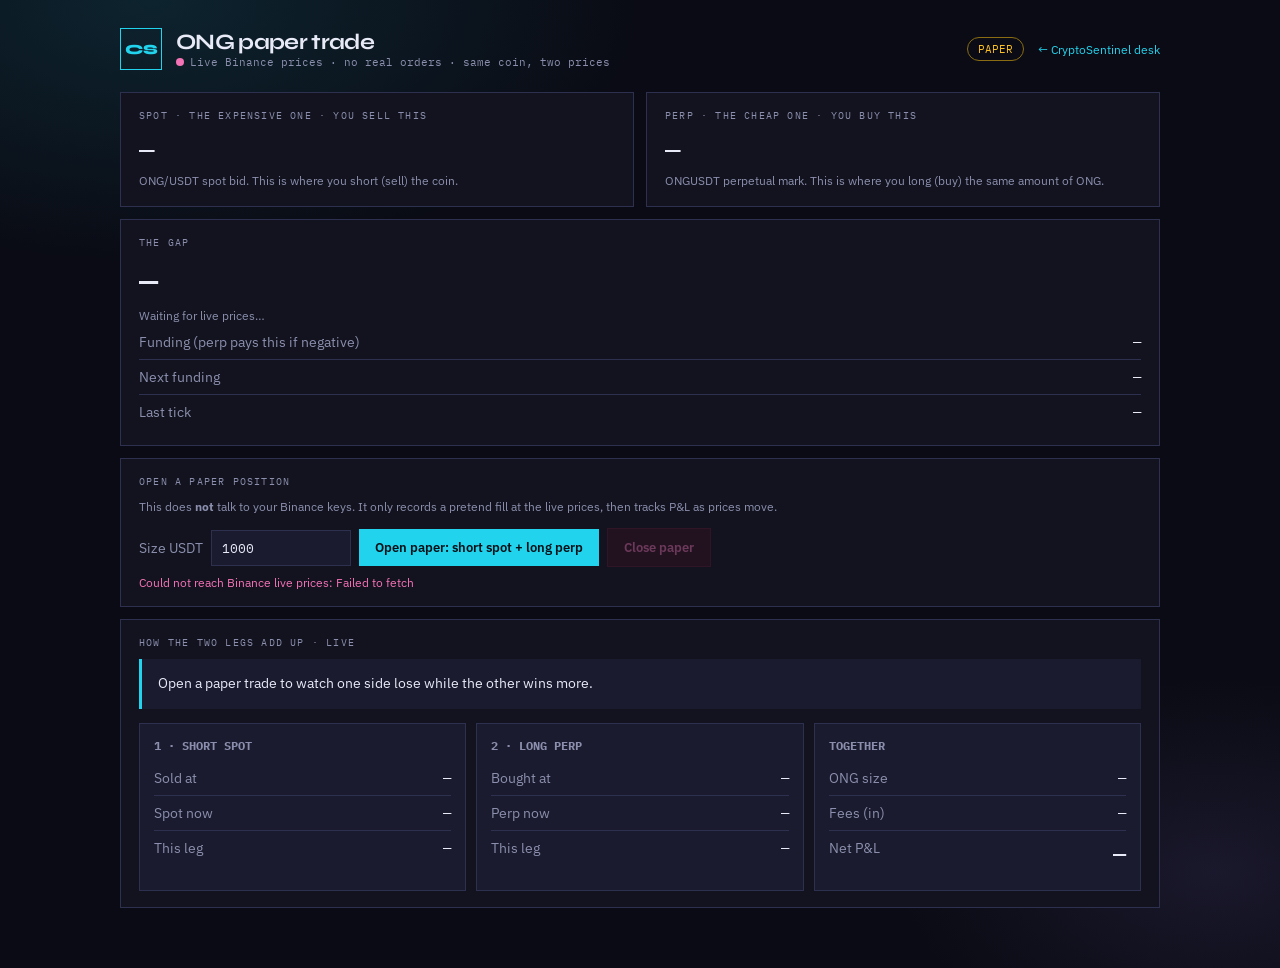
==== cryptosentinel/ong.html @ 0ffa1ec3 "Add CryptoSentinel drop-in: futures 500% pumps and ONG paper tab Static desk files copied from the l" ====
<!DOCTYPE html>
<html lang="en" data-theme="dark">
<head>
  <meta charset="UTF-8">
  <meta name="viewport" content="width=device-width, initial-scale=1">
  <title>ONG paper desk · CryptoSentinel</title>
  <link rel="preconnect" href="https://fonts.googleapis.com">
  <link href="https://fonts.googleapis.com/css2?family=IBM+Plex+Mono:wght@400;500&family=IBM+Plex+Sans:wght@400;500;600;700&family=Syne:wght@600;700;800&display=swap" rel="stylesheet">
  <style>
    :root {
      --ink: #0a0b14;
      --panel: #12131f;
      --panel2: #1a1b2e;
      --line: #2e3050;
      --text: #e8eaf8;
      --mute: #8b8fad;
      --accent: #22d3ee;
      --accent-2: #a78bfa;
      --mint: #34d399;
      --rose: #f472b6;
      --font: "IBM Plex Sans", sans-serif;
      --display: "Syne", sans-serif;
      --mono: "IBM Plex Mono", monospace;
    }
    * { box-sizing: border-box; margin: 0; padding: 0; }
    html, body { min-height: 100%; }
    body {
      font-family: var(--font);
      background:
        radial-gradient(ellipse 70% 50% at 12% 0%, rgba(34,211,238,.12), transparent 55%),
        radial-gradient(ellipse 50% 40% at 95% 90%, rgba(167,139,250,.1), transparent 50%),
        var(--ink);
      color: var(--text);
      font-size: 14px;
    }
    .wrap { max-width: 1080px; margin: 0 auto; padding: 28px 20px 60px; }
    header { display: flex; align-items: center; gap: 14px; margin-bottom: 22px; flex-wrap: wrap; }
    .mark {
      width: 42px; height: 42px; border: 1.5px solid var(--accent);
      display: grid; place-items: center; font-family: var(--display); font-weight: 800; color: var(--accent);
    }
    h1 { font-family: var(--display); font-size: 22px; letter-spacing: -0.03em; }
    .sub { color: var(--mute); font-family: var(--mono); font-size: 11px; }
    .badge {
      margin-left: auto; font-family: var(--mono); font-size: 11px;
      border: 1px solid #8a6d12; color: #fbbf24; padding: 4px 10px; border-radius: 99px;
    }
    a.back { color: var(--accent); text-decoration: none; font-size: 12px; }
    .grid { display: grid; grid-template-columns: 1fr 1fr; gap: 12px; }
    @media (max-width: 820px) { .grid { grid-template-columns: 1fr; } }
    .cell {
      background: var(--panel); border: 1px solid var(--line); padding: 16px 18px;
    }
    .span2 { grid-column: 1 / -1; }
    .cell-label {
      font-family: var(--mono); font-size: 10px; letter-spacing: .12em;
      text-transform: uppercase; color: var(--mute); margin-bottom: 10px;
    }
    .px { font-family: var(--mono); font-size: 26px; font-weight: 500; }
    .hint { color: var(--mute); font-size: 12px; margin-top: 6px; line-height: 1.5; }
    .row { display: flex; justify-content: space-between; gap: 12px; padding: 8px 0; border-bottom: 1px solid var(--line); }
    .row:last-child { border-bottom: 0; }
    .k { color: var(--mute); }
    .v { font-family: var(--mono); }
    .profit { color: var(--mint); }
    .loss { color: var(--rose); }
    .big { font-family: var(--mono); font-size: 32px; font-weight: 500; }
    .btn {
      border: 0; cursor: pointer; font-family: var(--font); font-weight: 600;
      padding: 10px 16px; font-size: 13px;
    }
    .btn-primary { background: var(--accent); color: #041016; }
    .btn-ghost { background: transparent; color: var(--text); border: 1px solid var(--line); }
    .btn-danger { background: #3b1220; color: var(--rose); border: 1px solid #5b1a30; }
    .btn:disabled { opacity: .4; cursor: not-allowed; }
    input[type=number] {
      background: var(--panel2); border: 1px solid var(--line); color: var(--text);
      font-family: var(--mono); padding: 8px 10px; width: 140px;
    }
    .actions { display: flex; gap: 8px; align-items: center; flex-wrap: wrap; margin-top: 12px; }
    .explain {
      background: var(--panel2); border-left: 3px solid var(--accent); padding: 14px 16px;
      line-height: 1.55; font-size: 14px;
    }
    .explain b { color: var(--accent); }
    .legs { display: grid; grid-template-columns: 1fr 1fr 1fr; gap: 10px; }
    @media (max-width: 820px) { .legs { grid-template-columns: 1fr; } }
    .leg { background: var(--panel2); border: 1px solid var(--line); padding: 14px; }
    .leg h3 { font-size: 12px; color: var(--mute); font-family: var(--mono); margin-bottom: 8px; }
    .live-dot { width: 8px; height: 8px; border-radius: 50%; background: var(--rose); display: inline-block; margin-right: 6px; }
    .live-dot.on { background: var(--mint); box-shadow: 0 0 8px var(--mint); }
    .err { color: var(--rose); font-size: 12px; margin-top: 8px; }
  </style>
</head>
<body>
  <div class="wrap">
    <header>
      <div class="mark">CS</div>
      <div>
        <h1>ONG paper trade</h1>
        <div class="sub"><span class="live-dot" id="dot"></span>Live Binance prices · no real orders · same coin, two prices</div>
      </div>
      <span class="badge">PAPER</span>
      <a class="back" href="/">← CryptoSentinel desk</a>
    </header>

    <div class="grid">
      <div class="cell">
        <div class="cell-label">Spot · the expensive one · you SELL this</div>
        <div class="px" id="spot-px">—</div>
        <div class="hint">ONG/USDT spot bid. This is where you short (sell) the coin.</div>
      </div>
      <div class="cell">
        <div class="cell-label">Perp · the cheap one · you BUY this</div>
        <div class="px" id="perp-px">—</div>
        <div class="hint">ONGUSDT perpetual mark. This is where you long (buy) the same amount of ONG.</div>
      </div>

      <div class="cell span2">
        <div class="cell-label">The gap</div>
        <div class="big" id="gap">—</div>
        <div class="hint" id="gap-hint">Waiting for live prices…</div>
        <div class="row"><span class="k">Funding (perp pays this if negative)</span><span class="v" id="fund">—</span></div>
        <div class="row"><span class="k">Next funding</span><span class="v" id="next-fund">—</span></div>
        <div class="row"><span class="k">Last tick</span><span class="v" id="tick">—</span></div>
      </div>

      <div class="cell span2">
        <div class="cell-label">Open a paper position</div>
        <div class="hint">This does <b>not</b> talk to your Binance keys. It only records a pretend fill at the live prices, then tracks P&amp;L as prices move.</div>
        <div class="actions">
          <label class="k">Size USDT</label>
          <input id="size" type="number" value="1000" min="50" step="50">
          <button class="btn btn-primary" id="btn-open">Open paper: short spot + long perp</button>
          <button class="btn btn-danger" id="btn-close" disabled>Close paper</button>
        </div>
        <div class="err hidden" id="err"></div>
      </div>

      <div class="cell span2">
        <div class="cell-label">How the two legs add up · live</div>
        <div class="explain" id="explain">Open a paper trade to watch one side lose while the other wins more.</div>
        <div class="legs" style="margin-top:14px">
          <div class="leg">
            <h3>1 · SHORT SPOT</h3>
            <div class="row"><span class="k">Sold at</span><span class="v" id="s-entry">—</span></div>
            <div class="row"><span class="k">Spot now</span><span class="v" id="s-now">—</span></div>
            <div class="row"><span class="k">This leg</span><span class="v" id="s-pnl">—</span></div>
          </div>
          <div class="leg">
            <h3>2 · LONG PERP</h3>
            <div class="row"><span class="k">Bought at</span><span class="v" id="p-entry">—</span></div>
            <div class="row"><span class="k">Perp now</span><span class="v" id="p-now">—</span></div>
            <div class="row"><span class="k">This leg</span><span class="v" id="p-pnl">—</span></div>
          </div>
          <div class="leg">
            <h3>TOGETHER</h3>
            <div class="row"><span class="k">ONG size</span><span class="v" id="qty">—</span></div>
            <div class="row"><span class="k">Fees (in)</span><span class="v" id="fees">—</span></div>
            <div class="row"><span class="k">Net P&amp;L</span><span class="v big" style="font-size:22px" id="net">—</span></div>
          </div>
        </div>
      </div>
    </div>
  </div>

<script>
const SPOT_FEE = 0.001, PERP_FEE = 0.0005;
const SPOT_URL = "https://data-api.binance.vision/api/v3/ticker/bookTicker?symbol=ONGUSDT";
const PERP_URL = "https://www.binance.com/fapi/v1/premiumIndex?symbol=ONGUSDT";
const PERP_BOOK = "https://www.binance.com/fapi/v1/ticker/bookTicker?symbol=ONGUSDT";

let spot = null, perp = null, book = null, pos = null;

const $ = (id) => document.getElementById(id);
function fmt(n, d = 5) {
  if (n == null || Number.isNaN(n)) return "—";
  return Number(n).toLocaleString(undefined, { minimumFractionDigits: d, maximumFractionDigits: d });
}
function usd(n) {
  if (n == null || Number.isNaN(n)) return "—";
  const s = (n >= 0 ? "+" : "") + n.toFixed(2);
  return s;
}
function setPnL(el, n) {
  el.textContent = n == null ? "—" : usd(n) + " USDT";
  el.className = "v " + (n > 0.005 ? "profit" : n < -0.005 ? "loss" : "");
}
function showErr(msg) {
  const el = $("err");
  if (!msg) { el.classList.add("hidden"); el.textContent = ""; return; }
  el.textContent = msg; el.classList.remove("hidden");
}

async function tick() {
  try {
    const [s, p, b] = await Promise.all([
      fetch(SPOT_URL).then((r) => r.json()),
      fetch(PERP_URL).then((r) => r.json()),
      fetch(PERP_BOOK).then((r) => r.json()),
    ]);
    spot = s; perp = p; book = b;
    $("dot").classList.add("on");
    showErr("");
    render();
  } catch (e) {
    $("dot").classList.remove("on");
    showErr("Could not reach Binance live prices: " + e.message);
  }
}

function prices() {
  const spotBid = Number(spot?.bidPrice);
  const spotAsk = Number(spot?.askPrice);
  const perpAsk = Number(book?.askPrice);
  const perpBid = Number(book?.bidPrice);
  const mark = Number(perp?.markPrice);
  const fund = Number(perp?.lastFundingRate);
  return { spotBid, spotAsk, perpAsk, perpBid, mark, fund };
}

function render() {
  if (!spot || !perp || !book) return;
  const { spotBid, spotAsk, perpAsk, mark, fund } = prices();
  $("spot-px").textContent = "$" + fmt(spotBid, 5);
  $("perp-px").textContent = "$" + fmt(mark, 5);
  const gap = spotBid / perpAsk - 1;
  $("gap").textContent = (gap * 100).toFixed(2) + "%";
  $("gap").className = "big " + (gap > 0 ? "profit" : "loss");
  $("gap-hint").textContent = gap > 0
    ? "Spot is higher than the perp. Paper trade = sell high (spot) and buy low (perp), same ONG amount."
    : "No long-basis gap right now (spot is not above perp). You can still open to see how the two legs move.";
  $("fund").textContent = (fund * 100).toFixed(3) + "%" + (fund < 0 ? "  · longs GET paid" : "  · longs PAY");
  const next = new Date(Number(perp.nextFundingTime));
  $("next-fund").textContent = next.toISOString().replace("T", " ").slice(0, 16) + " UTC";
  $("tick").textContent = new Date().toISOString().replace("T", " ").slice(0, 19) + " UTC";

  if (!pos) {
    $("s-entry").textContent = $("p-entry").textContent = $("qty").textContent = $("fees").textContent = "—";
    $("s-now").textContent = fmt(spotBid, 5);
    $("p-now").textContent = fmt(mark, 5);
    setPnL($("s-pnl"), null); setPnL($("p-pnl"), null); setPnL($("net"), null);
    $("net").className = "v big";
    $("explain").innerHTML = "Prices are live. Click <b>Open paper</b> to freeze an entry: short at the spot bid, long at the perp ask, same number of ONG.";
    return;
  }

  const qty = pos.qty;
  const spotNow = spotAsk; // cover the short at the ask
  const perpNow = mark;
  const shortPnl = (pos.spotEntry - spotNow) * qty;
  const longPnl = (perpNow - pos.perpEntry) * qty;
  const holdFees = pos.openFee; // close fees shown on close
  const net = shortPnl + longPnl - holdFees;

  $("s-entry").textContent = fmt(pos.spotEntry, 5);
  $("p-entry").textContent = fmt(pos.perpEntry, 5);
  $("s-now").textContent = fmt(spotNow, 5);
  $("p-now").textContent = fmt(perpNow, 5);
  $("qty").textContent = fmt(qty, 2) + " ONG";
  $("fees").textContent = usd(-holdFees) + " (open)";
  setPnL($("s-pnl"), shortPnl);
  setPnL($("p-pnl"), longPnl);
  setPnL($("net"), net);
  $("net").classList.add("big");

  const shortTxt = shortPnl >= 0
    ? `the short is <b class="profit">up ${usd(shortPnl)}</b> because spot fell from ${fmt(pos.spotEntry)} to ${fmt(spotNow)}`
    : `the short is <b class="loss">down ${usd(shortPnl)}</b> because spot rose from ${fmt(pos.spotEntry)} to ${fmt(spotNow)}`;
  const longTxt = longPnl >= 0
    ? `the long is <b class="profit">up ${usd(longPnl)}</b> because perp rose from ${fmt(pos.perpEntry)} to ${fmt(perpNow)}`
    : `the long is <b class="loss">down ${usd(longPnl)}</b> because perp fell from ${fmt(pos.perpEntry)} to ${fmt(perpNow)}`;

  $("explain").innerHTML =
    `You sold ${fmt(qty, 1)} ONG at <b>${fmt(pos.spotEntry)}</b> and bought the same ${fmt(qty, 1)} ONG at <b>${fmt(pos.perpEntry)}</b>. ` +
    `Right now ${shortTxt}, and ${longTxt}. ` +
    `Together that is <b class="${net>=0?"profit":"loss"}">${usd(net)} USDT</b> after open fees. ` +
    `One leg can be red. The 9% is not “both win” — it is “the winner is bigger than the loser” because you sold higher than you bought.`;
}

function openPaper() {
  if (!spot || !book) return showErr("Wait for live prices first.");
  const { spotBid, perpAsk } = prices();
  const usdSize = Math.max(50, Number($("size").value) || 1000);
  const qty = usdSize / perpAsk;
  const openFee = usdSize * SPOT_FEE + usdSize * PERP_FEE;
  pos = {
    qty, usdSize,
    spotEntry: spotBid,
    perpEntry: perpAsk,
    openFee,
    t: Date.now(),
  };
  $("btn-open").disabled = true;
  $("btn-close").disabled = false;
  render();
}

function closePaper() {
  pos = null;
  $("btn-open").disabled = false;
  $("btn-close").disabled = true;
  render();
}

$("btn-open").onclick = openPaper;
$("btn-close").onclick = closePaper;
tick();
setInterval(tick, 2000);
</script>
</body>
</html>
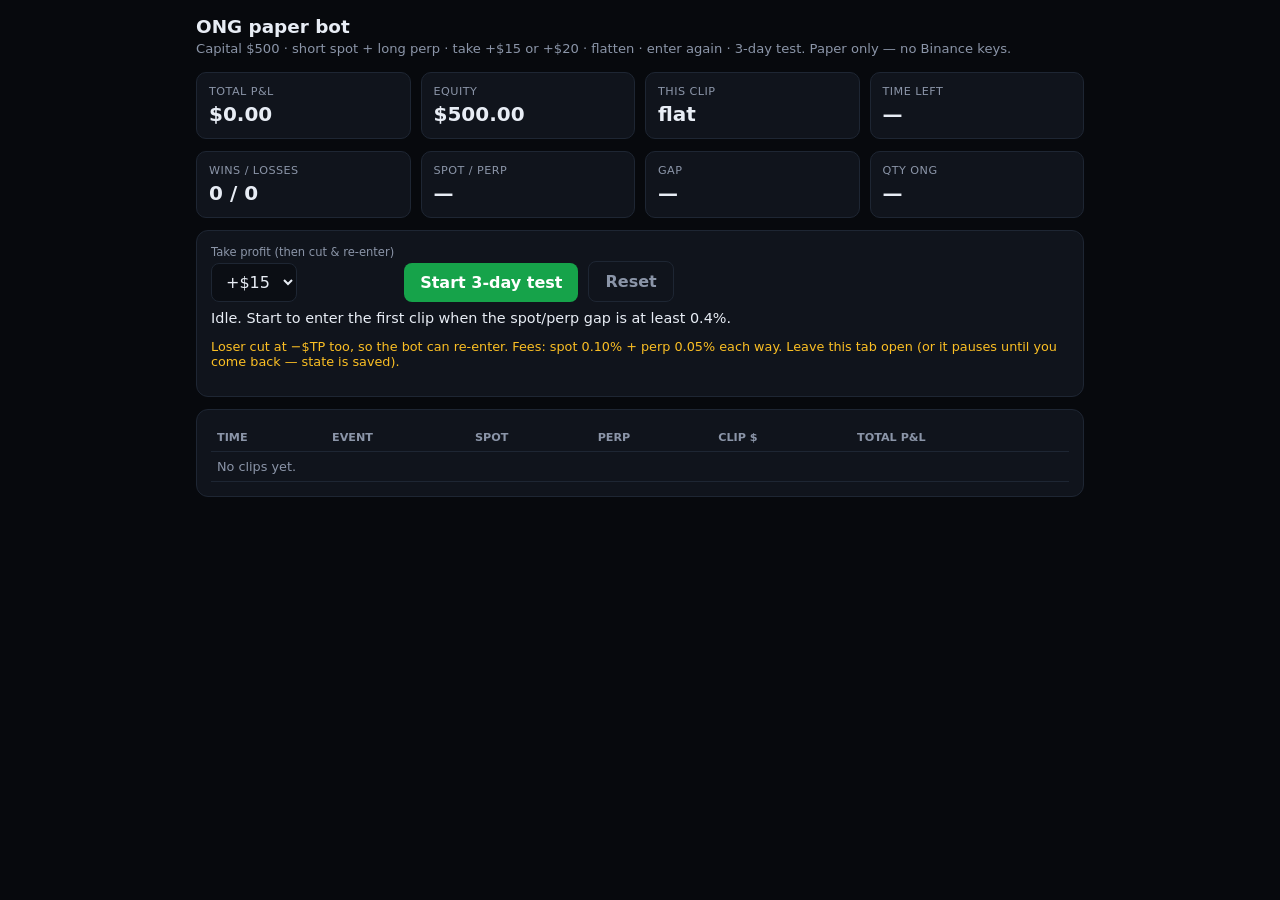
==== commit 7c6e68d7: "Add ONG $500 paper bot with 3-day TP recycle Paper hedge: short spot / long perp, take +$15 or +$20 " ====
--- a/cryptosentinel/ong.html
+++ b/cryptosentinel/ong.html
@@ -1,312 +1,329 @@
 <!DOCTYPE html>
-<html lang="en" data-theme="dark">
+<html lang="en">
 <head>
-  <meta charset="UTF-8">
-  <meta name="viewport" content="width=device-width, initial-scale=1">
-  <title>ONG paper desk · CryptoSentinel</title>
-  <link rel="preconnect" href="https://fonts.googleapis.com">
-  <link href="https://fonts.googleapis.com/css2?family=IBM+Plex+Mono:wght@400;500&family=IBM+Plex+Sans:wght@400;500;600;700&family=Syne:wght@600;700;800&display=swap" rel="stylesheet">
+  <meta charset="UTF-8" />
+  <meta name="viewport" content="width=device-width, initial-scale=1" />
+  <title>ONG bot · $500 · 3-day test</title>
   <style>
     :root {
-      --ink: #0a0b14;
-      --panel: #12131f;
-      --panel2: #1a1b2e;
-      --line: #2e3050;
-      --text: #e8eaf8;
-      --mute: #8b8fad;
-      --accent: #22d3ee;
-      --accent-2: #a78bfa;
-      --mint: #34d399;
-      --rose: #f472b6;
-      --font: "IBM Plex Sans", sans-serif;
-      --display: "Syne", sans-serif;
-      --mono: "IBM Plex Mono", monospace;
-    }
-    * { box-sizing: border-box; margin: 0; padding: 0; }
-    html, body { min-height: 100%; }
-    body {
-      font-family: var(--font);
-      background:
-        radial-gradient(ellipse 70% 50% at 12% 0%, rgba(34,211,238,.12), transparent 55%),
-        radial-gradient(ellipse 50% 40% at 95% 90%, rgba(167,139,250,.1), transparent 50%),
-        var(--ink);
-      color: var(--text);
-      font-size: 14px;
-    }
-    .wrap { max-width: 1080px; margin: 0 auto; padding: 28px 20px 60px; }
-    header { display: flex; align-items: center; gap: 14px; margin-bottom: 22px; flex-wrap: wrap; }
-    .mark {
-      width: 42px; height: 42px; border: 1.5px solid var(--accent);
-      display: grid; place-items: center; font-family: var(--display); font-weight: 800; color: var(--accent);
-    }
-    h1 { font-family: var(--display); font-size: 22px; letter-spacing: -0.03em; }
-    .sub { color: var(--mute); font-family: var(--mono); font-size: 11px; }
-    .badge {
-      margin-left: auto; font-family: var(--mono); font-size: 11px;
-      border: 1px solid #8a6d12; color: #fbbf24; padding: 4px 10px; border-radius: 99px;
-    }
-    a.back { color: var(--accent); text-decoration: none; font-size: 12px; }
-    .grid { display: grid; grid-template-columns: 1fr 1fr; gap: 12px; }
-    @media (max-width: 820px) { .grid { grid-template-columns: 1fr; } }
-    .cell {
-      background: var(--panel); border: 1px solid var(--line); padding: 16px 18px;
-    }
-    .span2 { grid-column: 1 / -1; }
-    .cell-label {
-      font-family: var(--mono); font-size: 10px; letter-spacing: .12em;
-      text-transform: uppercase; color: var(--mute); margin-bottom: 10px;
-    }
-    .px { font-family: var(--mono); font-size: 26px; font-weight: 500; }
-    .hint { color: var(--mute); font-size: 12px; margin-top: 6px; line-height: 1.5; }
-    .row { display: flex; justify-content: space-between; gap: 12px; padding: 8px 0; border-bottom: 1px solid var(--line); }
-    .row:last-child { border-bottom: 0; }
-    .k { color: var(--mute); }
-    .v { font-family: var(--mono); }
-    .profit { color: var(--mint); }
-    .loss { color: var(--rose); }
-    .big { font-family: var(--mono); font-size: 32px; font-weight: 500; }
-    .btn {
-      border: 0; cursor: pointer; font-family: var(--font); font-weight: 600;
-      padding: 10px 16px; font-size: 13px;
-    }
-    .btn-primary { background: var(--accent); color: #041016; }
-    .btn-ghost { background: transparent; color: var(--text); border: 1px solid var(--line); }
-    .btn-danger { background: #3b1220; color: var(--rose); border: 1px solid #5b1a30; }
-    .btn:disabled { opacity: .4; cursor: not-allowed; }
-    input[type=number] {
-      background: var(--panel2); border: 1px solid var(--line); color: var(--text);
-      font-family: var(--mono); padding: 8px 10px; width: 140px;
-    }
-    .actions { display: flex; gap: 8px; align-items: center; flex-wrap: wrap; margin-top: 12px; }
-    .explain {
-      background: var(--panel2); border-left: 3px solid var(--accent); padding: 14px 16px;
-      line-height: 1.55; font-size: 14px;
-    }
-    .explain b { color: var(--accent); }
-    .legs { display: grid; grid-template-columns: 1fr 1fr 1fr; gap: 10px; }
-    @media (max-width: 820px) { .legs { grid-template-columns: 1fr; } }
-    .leg { background: var(--panel2); border: 1px solid var(--line); padding: 14px; }
-    .leg h3 { font-size: 12px; color: var(--mute); font-family: var(--mono); margin-bottom: 8px; }
-    .live-dot { width: 8px; height: 8px; border-radius: 50%; background: var(--rose); display: inline-block; margin-right: 6px; }
-    .live-dot.on { background: var(--mint); box-shadow: 0 0 8px var(--mint); }
-    .err { color: var(--rose); font-size: 12px; margin-top: 8px; }
+      --bg: #07090d; --panel: #10141c; --line: #1e2633;
+      --text: #e8edf5; --muted: #8b95a8; --green: #22c55e; --red: #f43f5e; --gold: #fbbf24;
+    }
+    * { box-sizing: border-box; }
+    body { margin: 0; font-family: Inter, system-ui, sans-serif; background: var(--bg); color: var(--text); }
+    .wrap { max-width: 920px; margin: 0 auto; padding: 16px; }
+    h1 { font-size: 1.15rem; margin: 0 0 4px; }
+    .sub { color: var(--muted); font-size: 0.82rem; margin: 0 0 16px; }
+    .grid { display: grid; grid-template-columns: repeat(4, 1fr); gap: 10px; margin-bottom: 12px; }
+    .kpi { background: var(--panel); border: 1px solid var(--line); border-radius: 10px; padding: 12px; }
+    .kpi .l { color: var(--muted); font-size: 0.7rem; text-transform: uppercase; letter-spacing: .04em; }
+    .kpi .v { font-size: 1.25rem; font-weight: 800; font-variant-numeric: tabular-nums; margin-top: 4px; }
+    .pnl-pos { color: var(--green); }
+    .pnl-neg { color: var(--red); }
+    .card { background: var(--panel); border: 1px solid var(--line); border-radius: 12px; padding: 14px; margin-bottom: 12px; }
+    .row { display: flex; gap: 10px; flex-wrap: wrap; align-items: end; }
+    label { display: block; font-size: 0.72rem; color: var(--muted); margin-bottom: 4px; }
+    select, button { font: inherit; }
+    select { background: #0b0e14; color: var(--text); border: 1px solid var(--line); border-radius: 8px; padding: 8px 10px; }
+    button {
+      border: 0; border-radius: 8px; padding: 10px 16px; font-weight: 700; cursor: pointer;
+    }
+    .go { background: #16a34a; color: #fff; }
+    .stop { background: #b91c1c; color: #fff; }
+    .ghost { background: transparent; color: var(--muted); border: 1px solid var(--line); }
+    .status { font-size: 0.9rem; margin: 8px 0 0; }
+    table { width: 100%; border-collapse: collapse; font-size: 0.8rem; }
+    th, td { text-align: left; padding: 7px 6px; border-bottom: 1px solid var(--line); font-variant-numeric: tabular-nums; }
+    th { color: var(--muted); font-size: 0.7rem; text-transform: uppercase; }
+    .mono { font-family: ui-monospace, monospace; }
+    .warn { color: var(--gold); font-size: 0.8rem; }
+    @media (max-width: 720px) { .grid { grid-template-columns: 1fr 1fr; } }
   </style>
 </head>
 <body>
   <div class="wrap">
-    <header>
-      <div class="mark">CS</div>
-      <div>
-        <h1>ONG paper trade</h1>
-        <div class="sub"><span class="live-dot" id="dot"></span>Live Binance prices · no real orders · same coin, two prices</div>
+    <h1>ONG paper bot</h1>
+    <p class="sub">Capital $500 · short spot + long perp · take +$15 or +$20 · flatten · enter again · 3-day test. Paper only — no Binance keys.</p>
+
+    <div class="grid">
+      <div class="kpi"><div class="l">Total P&amp;L</div><div class="v" id="totalPnl">$0.00</div></div>
+      <div class="kpi"><div class="l">Equity</div><div class="v" id="equity">$500.00</div></div>
+      <div class="kpi"><div class="l">This clip</div><div class="v" id="clipPnl">—</div></div>
+      <div class="kpi"><div class="l">Time left</div><div class="v" id="timeLeft">3d 00:00</div></div>
+    </div>
+    <div class="grid">
+      <div class="kpi"><div class="l">Wins / losses</div><div class="v" id="wl">0 / 0</div></div>
+      <div class="kpi"><div class="l">Spot / perp</div><div class="v" id="px">—</div></div>
+      <div class="kpi"><div class="l">Gap</div><div class="v" id="gap">—</div></div>
+      <div class="kpi"><div class="l">Qty ONG</div><div class="v" id="qty">—</div></div>
+    </div>
+
+    <div class="card">
+      <div class="row">
+        <div>
+          <label>Take profit (then cut &amp; re-enter)</label>
+          <select id="tpSel">
+            <option value="15" selected>+$15</option>
+            <option value="20">+$20</option>
+          </select>
+        </div>
+        <button class="go" id="startBtn" type="button">Start 3-day test</button>
+        <button class="stop" id="stopBtn" type="button" hidden>Stop now</button>
+        <button class="ghost" id="resetBtn" type="button">Reset</button>
       </div>
-      <span class="badge">PAPER</span>
-      <a class="back" href="/">← CryptoSentinel desk</a>
-    </header>
-
-    <div class="grid">
-      <div class="cell">
-        <div class="cell-label">Spot · the expensive one · you SELL this</div>
-        <div class="px" id="spot-px">—</div>
-        <div class="hint">ONG/USDT spot bid. This is where you short (sell) the coin.</div>
-      </div>
-      <div class="cell">
-        <div class="cell-label">Perp · the cheap one · you BUY this</div>
-        <div class="px" id="perp-px">—</div>
-        <div class="hint">ONGUSDT perpetual mark. This is where you long (buy) the same amount of ONG.</div>
-      </div>
-
-      <div class="cell span2">
-        <div class="cell-label">The gap</div>
-        <div class="big" id="gap">—</div>
-        <div class="hint" id="gap-hint">Waiting for live prices…</div>
-        <div class="row"><span class="k">Funding (perp pays this if negative)</span><span class="v" id="fund">—</span></div>
-        <div class="row"><span class="k">Next funding</span><span class="v" id="next-fund">—</span></div>
-        <div class="row"><span class="k">Last tick</span><span class="v" id="tick">—</span></div>
-      </div>
-
-      <div class="cell span2">
-        <div class="cell-label">Open a paper position</div>
-        <div class="hint">This does <b>not</b> talk to your Binance keys. It only records a pretend fill at the live prices, then tracks P&amp;L as prices move.</div>
-        <div class="actions">
-          <label class="k">Size USDT</label>
-          <input id="size" type="number" value="1000" min="50" step="50">
-          <button class="btn btn-primary" id="btn-open">Open paper: short spot + long perp</button>
-          <button class="btn btn-danger" id="btn-close" disabled>Close paper</button>
-        </div>
-        <div class="err hidden" id="err"></div>
-      </div>
-
-      <div class="cell span2">
-        <div class="cell-label">How the two legs add up · live</div>
-        <div class="explain" id="explain">Open a paper trade to watch one side lose while the other wins more.</div>
-        <div class="legs" style="margin-top:14px">
-          <div class="leg">
-            <h3>1 · SHORT SPOT</h3>
-            <div class="row"><span class="k">Sold at</span><span class="v" id="s-entry">—</span></div>
-            <div class="row"><span class="k">Spot now</span><span class="v" id="s-now">—</span></div>
-            <div class="row"><span class="k">This leg</span><span class="v" id="s-pnl">—</span></div>
-          </div>
-          <div class="leg">
-            <h3>2 · LONG PERP</h3>
-            <div class="row"><span class="k">Bought at</span><span class="v" id="p-entry">—</span></div>
-            <div class="row"><span class="k">Perp now</span><span class="v" id="p-now">—</span></div>
-            <div class="row"><span class="k">This leg</span><span class="v" id="p-pnl">—</span></div>
-          </div>
-          <div class="leg">
-            <h3>TOGETHER</h3>
-            <div class="row"><span class="k">ONG size</span><span class="v" id="qty">—</span></div>
-            <div class="row"><span class="k">Fees (in)</span><span class="v" id="fees">—</span></div>
-            <div class="row"><span class="k">Net P&amp;L</span><span class="v big" style="font-size:22px" id="net">—</span></div>
-          </div>
-        </div>
-      </div>
+      <p class="status" id="status">Idle. Start to enter the first clip when the spot/perp gap is at least 0.4%.</p>
+      <p class="warn">Loser cut at −$TP too, so the bot can re-enter. Fees: spot 0.10% + perp 0.05% each way. Leave this tab open (or it pauses until you come back — state is saved).</p>
+    </div>
+
+    <div class="card">
+      <table>
+        <thead>
+          <tr><th>Time</th><th>Event</th><th>Spot</th><th>Perp</th><th>Clip $</th><th>Total P&amp;L</th></tr>
+        </thead>
+        <tbody id="log"></tbody>
+      </table>
     </div>
   </div>
-
-<script>
-const SPOT_FEE = 0.001, PERP_FEE = 0.0005;
-const SPOT_URL = "https://data-api.binance.vision/api/v3/ticker/bookTicker?symbol=ONGUSDT";
-const PERP_URL = "https://www.binance.com/fapi/v1/premiumIndex?symbol=ONGUSDT";
-const PERP_BOOK = "https://www.binance.com/fapi/v1/ticker/bookTicker?symbol=ONGUSDT";
-
-let spot = null, perp = null, book = null, pos = null;
-
-const $ = (id) => document.getElementById(id);
-function fmt(n, d = 5) {
-  if (n == null || Number.isNaN(n)) return "—";
-  return Number(n).toLocaleString(undefined, { minimumFractionDigits: d, maximumFractionDigits: d });
-}
-function usd(n) {
-  if (n == null || Number.isNaN(n)) return "—";
-  const s = (n >= 0 ? "+" : "") + n.toFixed(2);
-  return s;
-}
-function setPnL(el, n) {
-  el.textContent = n == null ? "—" : usd(n) + " USDT";
-  el.className = "v " + (n > 0.005 ? "profit" : n < -0.005 ? "loss" : "");
-}
-function showErr(msg) {
-  const el = $("err");
-  if (!msg) { el.classList.add("hidden"); el.textContent = ""; return; }
-  el.textContent = msg; el.classList.remove("hidden");
-}
-
-async function tick() {
-  try {
-    const [s, p, b] = await Promise.all([
-      fetch(SPOT_URL).then((r) => r.json()),
-      fetch(PERP_URL).then((r) => r.json()),
-      fetch(PERP_BOOK).then((r) => r.json()),
-    ]);
-    spot = s; perp = p; book = b;
-    $("dot").classList.add("on");
-    showErr("");
-    render();
-  } catch (e) {
-    $("dot").classList.remove("on");
-    showErr("Could not reach Binance live prices: " + e.message);
-  }
-}
-
-function prices() {
-  const spotBid = Number(spot?.bidPrice);
-  const spotAsk = Number(spot?.askPrice);
-  const perpAsk = Number(book?.askPrice);
-  const perpBid = Number(book?.bidPrice);
-  const mark = Number(perp?.markPrice);
-  const fund = Number(perp?.lastFundingRate);
-  return { spotBid, spotAsk, perpAsk, perpBid, mark, fund };
-}
-
-function render() {
-  if (!spot || !perp || !book) return;
-  const { spotBid, spotAsk, perpAsk, mark, fund } = prices();
-  $("spot-px").textContent = "$" + fmt(spotBid, 5);
-  $("perp-px").textContent = "$" + fmt(mark, 5);
-  const gap = spotBid / perpAsk - 1;
-  $("gap").textContent = (gap * 100).toFixed(2) + "%";
-  $("gap").className = "big " + (gap > 0 ? "profit" : "loss");
-  $("gap-hint").textContent = gap > 0
-    ? "Spot is higher than the perp. Paper trade = sell high (spot) and buy low (perp), same ONG amount."
-    : "No long-basis gap right now (spot is not above perp). You can still open to see how the two legs move.";
-  $("fund").textContent = (fund * 100).toFixed(3) + "%" + (fund < 0 ? "  · longs GET paid" : "  · longs PAY");
-  const next = new Date(Number(perp.nextFundingTime));
-  $("next-fund").textContent = next.toISOString().replace("T", " ").slice(0, 16) + " UTC";
-  $("tick").textContent = new Date().toISOString().replace("T", " ").slice(0, 19) + " UTC";
-
-  if (!pos) {
-    $("s-entry").textContent = $("p-entry").textContent = $("qty").textContent = $("fees").textContent = "—";
-    $("s-now").textContent = fmt(spotBid, 5);
-    $("p-now").textContent = fmt(mark, 5);
-    setPnL($("s-pnl"), null); setPnL($("p-pnl"), null); setPnL($("net"), null);
-    $("net").className = "v big";
-    $("explain").innerHTML = "Prices are live. Click <b>Open paper</b> to freeze an entry: short at the spot bid, long at the perp ask, same number of ONG.";
-    return;
-  }
-
-  const qty = pos.qty;
-  const spotNow = spotAsk; // cover the short at the ask
-  const perpNow = mark;
-  const shortPnl = (pos.spotEntry - spotNow) * qty;
-  const longPnl = (perpNow - pos.perpEntry) * qty;
-  const holdFees = pos.openFee; // close fees shown on close
-  const net = shortPnl + longPnl - holdFees;
-
-  $("s-entry").textContent = fmt(pos.spotEntry, 5);
-  $("p-entry").textContent = fmt(pos.perpEntry, 5);
-  $("s-now").textContent = fmt(spotNow, 5);
-  $("p-now").textContent = fmt(perpNow, 5);
-  $("qty").textContent = fmt(qty, 2) + " ONG";
-  $("fees").textContent = usd(-holdFees) + " (open)";
-  setPnL($("s-pnl"), shortPnl);
-  setPnL($("p-pnl"), longPnl);
-  setPnL($("net"), net);
-  $("net").classList.add("big");
-
-  const shortTxt = shortPnl >= 0
-    ? `the short is <b class="profit">up ${usd(shortPnl)}</b> because spot fell from ${fmt(pos.spotEntry)} to ${fmt(spotNow)}`
-    : `the short is <b class="loss">down ${usd(shortPnl)}</b> because spot rose from ${fmt(pos.spotEntry)} to ${fmt(spotNow)}`;
-  const longTxt = longPnl >= 0
-    ? `the long is <b class="profit">up ${usd(longPnl)}</b> because perp rose from ${fmt(pos.perpEntry)} to ${fmt(perpNow)}`
-    : `the long is <b class="loss">down ${usd(longPnl)}</b> because perp fell from ${fmt(pos.perpEntry)} to ${fmt(perpNow)}`;
-
-  $("explain").innerHTML =
-    `You sold ${fmt(qty, 1)} ONG at <b>${fmt(pos.spotEntry)}</b> and bought the same ${fmt(qty, 1)} ONG at <b>${fmt(pos.perpEntry)}</b>. ` +
-    `Right now ${shortTxt}, and ${longTxt}. ` +
-    `Together that is <b class="${net>=0?"profit":"loss"}">${usd(net)} USDT</b> after open fees. ` +
-    `One leg can be red. The 9% is not “both win” — it is “the winner is bigger than the loser” because you sold higher than you bought.`;
-}
-
-function openPaper() {
-  if (!spot || !book) return showErr("Wait for live prices first.");
-  const { spotBid, perpAsk } = prices();
-  const usdSize = Math.max(50, Number($("size").value) || 1000);
-  const qty = usdSize / perpAsk;
-  const openFee = usdSize * SPOT_FEE + usdSize * PERP_FEE;
-  pos = {
-    qty, usdSize,
-    spotEntry: spotBid,
-    perpEntry: perpAsk,
-    openFee,
-    t: Date.now(),
-  };
-  $("btn-open").disabled = true;
-  $("btn-close").disabled = false;
-  render();
-}
-
-function closePaper() {
-  pos = null;
-  $("btn-open").disabled = false;
-  $("btn-close").disabled = true;
-  render();
-}
-
-$("btn-open").onclick = openPaper;
-$("btn-close").onclick = closePaper;
-tick();
-setInterval(tick, 2000);
-</script>
+  <script>
+    const START_CASH = 500;
+    const TEST_MS = 3 * 24 * 60 * 60 * 1000;
+    const SPOT_FEE = 0.001;
+    const PERP_FEE = 0.0005;
+    const MIN_GAP = 0.004;
+    const POLL_MS = 4000;
+    const KEY = "cs_ong_bot_v1";
+
+    const el = (id) => document.getElementById(id);
+
+    let S = load() || {
+      running: false,
+      startAt: 0,
+      endAt: 0,
+      tp: 15,
+      cash: START_CASH,
+      totalPnl: 0,
+      wins: 0,
+      losses: 0,
+      pos: null,
+      log: [],
+    };
+
+    function load() {
+      try { return JSON.parse(localStorage.getItem(KEY) || "null"); } catch { return null; }
+    }
+    function save() { localStorage.setItem(KEY, JSON.stringify(S)); }
+
+    function fmtPnl(n) {
+      if (n > 0) return "+$" + n.toFixed(2);
+      if (n < 0) return "-$" + Math.abs(n).toFixed(2);
+      return "$0.00";
+    }
+    function winLossLabel(n) {
+      if (n > 0) return " WIN";
+      if (n < 0) return " LOSS";
+      return "";
+    }
+
+    function log(event, spot, perp, clip, total) {
+      S.log.unshift({
+        t: new Date().toISOString().slice(11, 19) + " UTC",
+        event, spot, perp, clip, total,
+      });
+      S.log = S.log.slice(0, 80);
+    }
+
+    function renderLog() {
+      el("log").innerHTML = S.log.map((r) => {
+        const c = r.clip == null ? "—" : fmtPnl(r.clip);
+        const cls = r.clip > 0 ? "pnl-pos" : r.clip < 0 ? "pnl-neg" : "";
+        const tcls = r.total > 0 ? "pnl-pos" : r.total < 0 ? "pnl-neg" : "";
+        return `<tr>
+          <td class="mono">${r.t}</td>
+          <td>${r.event}</td>
+          <td class="mono">${r.spot != null ? r.spot.toFixed(5) : "—"}</td>
+          <td class="mono">${r.perp != null ? r.perp.toFixed(5) : "—"}</td>
+          <td class="${cls}">${c}</td>
+          <td class="${tcls}">${fmtPnl(r.total)}</td>
+        </tr>`;
+      }).join("") || `<tr><td colspan="6" style="color:#8b95a8">No clips yet.</td></tr>`;
+    }
+
+    function setPnlClass(node, n) {
+      node.classList.remove("pnl-pos", "pnl-neg");
+      if (n > 0) node.classList.add("pnl-pos");
+      if (n < 0) node.classList.add("pnl-neg");
+    }
+
+    function remaining() {
+      if (!S.running) return "—";
+      const ms = Math.max(0, S.endAt - Date.now());
+      const d = Math.floor(ms / 86400000);
+      const h = Math.floor((ms % 86400000) / 3600000);
+      const m = Math.floor((ms % 3600000) / 60000);
+      return d + "d " + String(h).padStart(2, "0") + ":" + String(m).padStart(2, "0");
+    }
+
+    function clipPnl(spot, perp) {
+      if (!S.pos) return 0;
+      const q = S.pos.qty;
+      const spotPnl = (S.pos.spot - spot) * q;
+      const perpPnl = (perp - S.pos.perp) * q;
+      const openNotional = S.pos.qty * ((S.pos.spot + S.pos.perp) / 2);
+      const closeNotional = S.pos.qty * ((spot + perp) / 2);
+      const fees = openNotional * (SPOT_FEE + PERP_FEE) + closeNotional * (SPOT_FEE + PERP_FEE);
+      return spotPnl + perpPnl - fees;
+    }
+
+    async function prices() {
+      const [s, p] = await Promise.all([
+        fetch("https://data-api.binance.vision/api/v3/ticker/bookTicker?symbol=ONGUSDT").then((r) => r.json()),
+        fetch("https://www.binance.com/fapi/v1/ticker/bookTicker?symbol=ONGUSDT").then((r) => r.json()),
+      ]);
+      const spot = (Number(s.bidPrice) + Number(s.askPrice)) / 2;
+      const perp = (Number(p.bidPrice) + Number(p.askPrice)) / 2;
+      if (!spot || !perp) throw new Error("bad px");
+      return { spot, perp, gap: (spot - perp) / ((spot + perp) / 2) };
+    }
+
+    function enter(spot, perp) {
+      const equity = START_CASH + S.totalPnl;
+      const notional = Math.max(80, Math.min(equity * 0.8, 400));
+      const mid = (spot + perp) / 2;
+      const qty = notional / mid;
+      S.pos = { spot, perp, qty, notional, t: Date.now() };
+      log("ENTER short spot / long perp", spot, perp, null, S.totalPnl);
+      el("status").textContent = "In clip · waiting for " + fmtPnl(S.tp) + " then cut & re-enter.";
+    }
+
+    function flatten(spot, perp, reason) {
+      const pnl = clipPnl(spot, perp);
+      S.totalPnl += pnl;
+      if (pnl >= 0) S.wins += 1; else S.losses += 1;
+      log(reason + " " + fmtPnl(pnl), spot, perp, pnl, S.totalPnl);
+      S.pos = null;
+      save();
+    }
+
+    function finish(reason) {
+      S.running = false;
+      el("status").textContent = reason + "  Total P&L " + fmtPnl(S.totalPnl) +
+        winLossLabel(S.totalPnl) +
+        " · equity $" + (START_CASH + S.totalPnl).toFixed(2);
+      el("startBtn").hidden = false;
+      el("stopBtn").hidden = true;
+      save();
+    }
+
+    async function tick() {
+      if (!S.running) return;
+      if (Date.now() >= S.endAt) {
+        try {
+          const px = await prices();
+          if (S.pos) flatten(px.spot, px.perp, "3D END flatten");
+        } catch {}
+        finish("3-day test over.");
+        paint();
+        return;
+      }
+      let px;
+      try { px = await prices(); } catch (e) {
+        el("status").textContent = "Price fetch failed, retrying…";
+        return;
+      }
+      window._px = px;
+      paint();
+
+      if (!S.pos) {
+        if (px.gap >= MIN_GAP) enter(px.spot, px.perp);
+        else el("status").textContent = "Flat · waiting for gap ≥ 0.4% (now " + (px.gap * 100).toFixed(2) + "%).";
+        save();
+        return;
+      }
+
+      const pnl = clipPnl(px.spot, px.perp);
+      if (pnl >= S.tp) {
+        flatten(px.spot, px.perp, "TP HIT");
+        if (px.gap >= MIN_GAP) enter(px.spot, px.perp);
+        else el("status").textContent = "Took profit. Waiting for next gap ≥ 0.4%.";
+      } else if (pnl <= -S.tp) {
+        flatten(px.spot, px.perp, "CUT LOSS");
+        if (START_CASH + S.totalPnl < 80) {
+          finish("Stopped — equity too low.");
+          paint();
+          return;
+        }
+        if (px.gap >= MIN_GAP) enter(px.spot, px.perp);
+        else el("status").textContent = "Cut loser. Waiting for next gap ≥ 0.4%.";
+      }
+      save();
+    }
+
+    function paint() {
+      const equity = START_CASH + S.totalPnl;
+      el("totalPnl").textContent = fmtPnl(S.totalPnl);
+      setPnlClass(el("totalPnl"), S.totalPnl);
+      el("equity").textContent = "$" + equity.toFixed(2);
+      setPnlClass(el("equity"), S.totalPnl);
+      el("wl").textContent = S.wins + " / " + S.losses;
+      el("timeLeft").textContent = remaining();
+      el("tpSel").value = String(S.tp);
+      const px = window._px;
+      if (px) {
+        el("px").textContent = px.spot.toFixed(4) + " / " + px.perp.toFixed(4);
+        el("gap").textContent = (px.gap * 100).toFixed(2) + "%";
+        setPnlClass(el("gap"), px.gap);
+      }
+      if (S.pos && px) {
+        const pnl = clipPnl(px.spot, px.perp);
+        el("clipPnl").textContent = fmtPnl(pnl);
+        setPnlClass(el("clipPnl"), pnl);
+        el("qty").textContent = S.pos.qty.toFixed(1);
+      } else {
+        el("clipPnl").textContent = "flat";
+        el("clipPnl").classList.remove("pnl-pos", "pnl-neg");
+        el("qty").textContent = "—";
+      }
+      el("startBtn").hidden = S.running;
+      el("stopBtn").hidden = !S.running;
+      renderLog();
+    }
+
+    el("startBtn").onclick = () => {
+      S = {
+        running: true,
+        startAt: Date.now(),
+        endAt: Date.now() + TEST_MS,
+        tp: Number(el("tpSel").value),
+        cash: START_CASH,
+        totalPnl: 0,
+        wins: 0,
+        losses: 0,
+        pos: null,
+        log: [],
+      };
+      log("START 3d · $" + START_CASH + " · TP $" + S.tp, null, null, null, 0);
+      save();
+      tick();
+    };
+    el("stopBtn").onclick = async () => {
+      try {
+        const px = await prices();
+        if (S.pos) flatten(px.spot, px.perp, "MANUAL flatten");
+      } catch { S.pos = null; }
+      finish("Stopped.");
+      paint();
+    };
+    el("resetBtn").onclick = () => {
+      localStorage.removeItem(KEY);
+      location.reload();
+    };
+    el("tpSel").onchange = () => {
+      if (!S.running) { S.tp = Number(el("tpSel").value); save(); }
+    };
+
+    paint();
+    setInterval(tick, POLL_MS);
+    if (S.running) tick();
+  </script>
 </body>
 </html>
